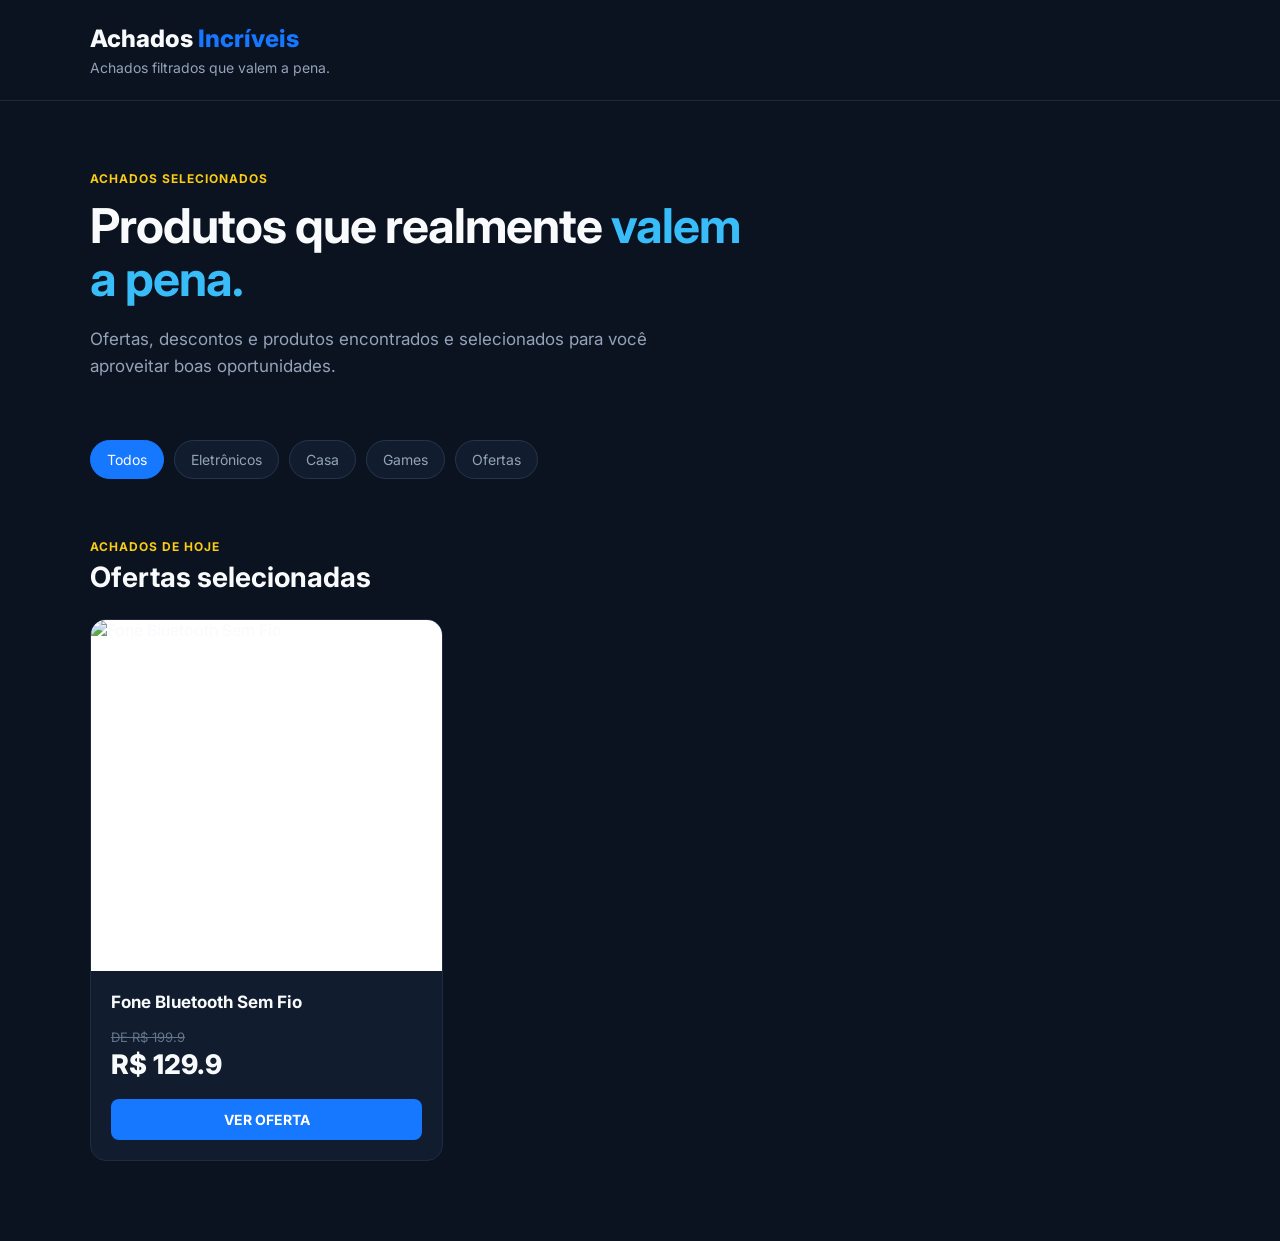
==== index.html @ b9846e62 "Add Google site verification meta tag Added Google site verification meta tag for SEO." ====
<!DOCTYPE html>
<html lang="pt-BR">
<head>
    <meta charset="UTF-8">
    <meta name="viewport" content="width=device-width, initial-scale=1.0">
    <link rel="preconnect" href="https://fonts.googleapis.com">
    <link rel="preconnect" href="https://fonts.gstatic.com" crossorigin>
    <link href="https://fonts.googleapis.com/css2?family=Inter:wght@400;500;600;700;800&display=swap" rel="stylesheet">
    <meta name="google-site-verification" content="NH8bFxLGby8Bvwdi1g7GQOakWHas0kSHAoZ2n3vzGQ8" />

    <title>Achados Incríveis</title>
    <meta name="description" content="Achados, ofertas e produtos que realmente valem a pena.">

    <link rel="stylesheet" href="style.css">
    <script src="produtos.js" defer></script>
    <script src="script.js" defer></script>
</head>

<body>

    <header class="header">
        <div class="container">

            <a href="index.html" class="logo">
                Achados <span>Incríveis</span>
            </a>

            <p class="tagline">
                Achados filtrados que valem a pena.
            </p>

        </div>
    </header>

    <main>

    <section class="hero">
        <div class="container">

            <p class="hero-label">ACHADOS SELECIONADOS</p>

            <h1>
                Produtos que realmente
                <span>valem a pena.</span>
            </h1>

            <p class="hero-text">
                Ofertas, descontos e produtos encontrados e selecionados
                para você aproveitar boas oportunidades.
            </p>

        </div>
    </section>

    <section class="categories">
        <div class="container">

            <div class="categories-list">
                <button class="category active">Todos</button>
                <button class="category">Eletrônicos</button>
                <button class="category">Casa</button>
                <button class="category">Games</button>
                <button class="category">Ofertas</button>
            </div>

        </div>
    </section>

    <section class="products">
        <div class="container">

            <div class="section-title">
                <p>ACHADOS DE HOJE</p>
                <h2>Ofertas selecionadas</h2>
            </div>

            <div class="products-grid"> 
                
            </div>

        </div>
    </section>

    </main>

    <footer>

    </footer>

</body>
</html>
---- style.css ----
* {
    margin: 0;
    padding: 0;
    box-sizing: border-box;
}

body {
    font-family: 'Inter', sans-serif;
    background: #0b1220;
    color: #f8fafc;
}

.container {
    width: min(1100px, 90%);
    margin: 0 auto;
}

/* HEADER */

.header {
    padding: 24px 0;
    background: #0b1220;
    border-bottom: 1px solid #1e293b;
}

.logo {
    text-decoration: none;
    color: #f8fafc;
    font-size: 24px;
    font-weight: 800;
}

.logo span {
    color: #1677ff;
}

.tagline {
    margin-top: 6px;
    color: #94a3b8;
    font-size: 14px;
}

/* HERO */

.hero {
    padding: 70px 0 50px;
}

.hero-label {
    margin-bottom: 14px;
    font-size: 12px;
    font-weight: 700;
    letter-spacing: 1px;
    color: #facc15;
}

.hero h1 {
    max-width: 650px;
    font-size: 48px;
    line-height: 1.1;
    letter-spacing: -1px;
}

.hero h1 span {
    color: #38bdf8;
}

.hero-text {
    max-width: 600px;
    margin-top: 20px;
    font-size: 17px;
    line-height: 1.6;
    color: #94a3b8;
}

/* CATEGORIAS */

.categories {
    padding: 10px 0 40px;
}

.categories-list {
    display: flex;
    gap: 10px;
    flex-wrap: wrap;
}

.category {
    padding: 10px 16px;
    border: 1px solid #26354d;
    border-radius: 999px;
    background: #111c2e;
    color: #94a3b8;
    font-family: inherit;
    font-size: 14px;
    cursor: pointer;
}

.category:hover {
    border-color: #1677ff;
    color: #f8fafc;
}

.category.active {
    background: #1677ff;
    border-color: #1677ff;
    color: #ffffff;
}

/* PRODUTOS */

.products {
    padding: 20px 0 80px;
}

.section-title {
    margin-bottom: 25px;
}

.section-title p {
    margin-bottom: 6px;
    color: #facc15;
    font-size: 12px;
    font-weight: 700;
    letter-spacing: 1px;
}

.section-title h2 {
    font-size: 28px;
}

.products-grid {
    display: grid;
    grid-template-columns: repeat(3, 1fr);
    gap: 20px;
}

.product-card {
    overflow: hidden;
    background: #111c2e;
    border: 1px solid #1e2c42;
    border-radius: 16px;
}

.product-image {
    width: 100%;
    aspect-ratio: 1 / 1;
    background: #ffffff;
}

.product-image img {
    width: 100%;
    height: 100%;
    object-fit: contain;
}

.product-info {
    padding: 20px;
}

.product-info h3 {
    margin-bottom: 14px;
    font-size: 17px;
    line-height: 1.4;
}

.old-price {
    color: #64748b;
    font-size: 13px;
    text-decoration: line-through;
}

.price {
    margin-top: 3px;
    font-size: 27px;
    font-weight: 800;
    color: #f8fafc;
}

.discount {
    display: inline-block;
    margin-top: 8px;
    padding: 4px 8px;
    border-radius: 5px;
    background: #166534;
    color: #bbf7d0;
    font-size: 12px;
    font-weight: 700;
}

.product-button {
    display: block;
    margin-top: 18px;
    padding: 12px;
    border-radius: 8px;
    background: #1677ff;
    color: #ffffff;
    text-align: center;
    text-decoration: none;
    font-size: 14px;
    font-weight: 700;
}

.product-button:hover {
    background: #0f63d8;
}

/* TABLET */

@media (max-width: 768px) {

    .products-grid {
        grid-template-columns: repeat(2, 1fr);
    }

}

/* CELULAR */

@media (max-width: 480px) {

    .products-grid {
        grid-template-columns: 1fr;
    }

    .hero h1 {
        font-size: 40px;
    }

    .hero-text {
        font-size: 15px;
    }

}
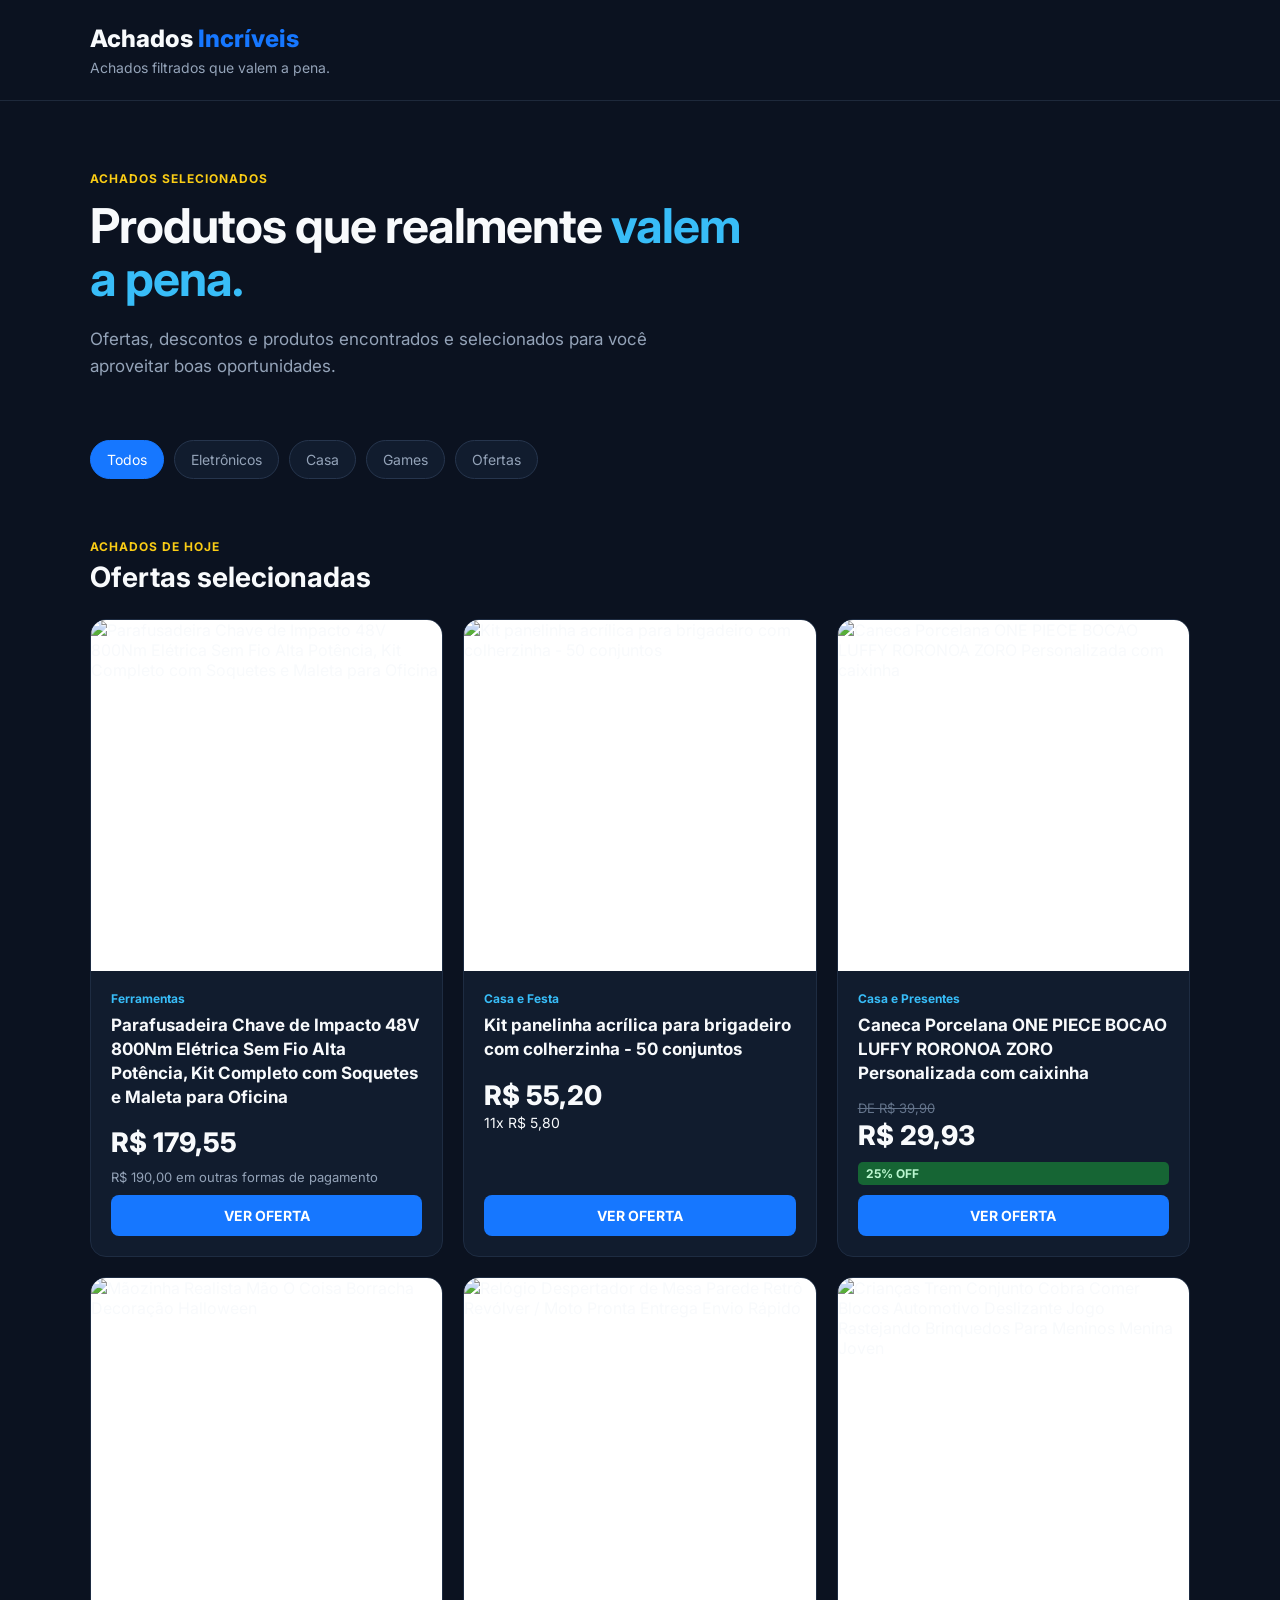
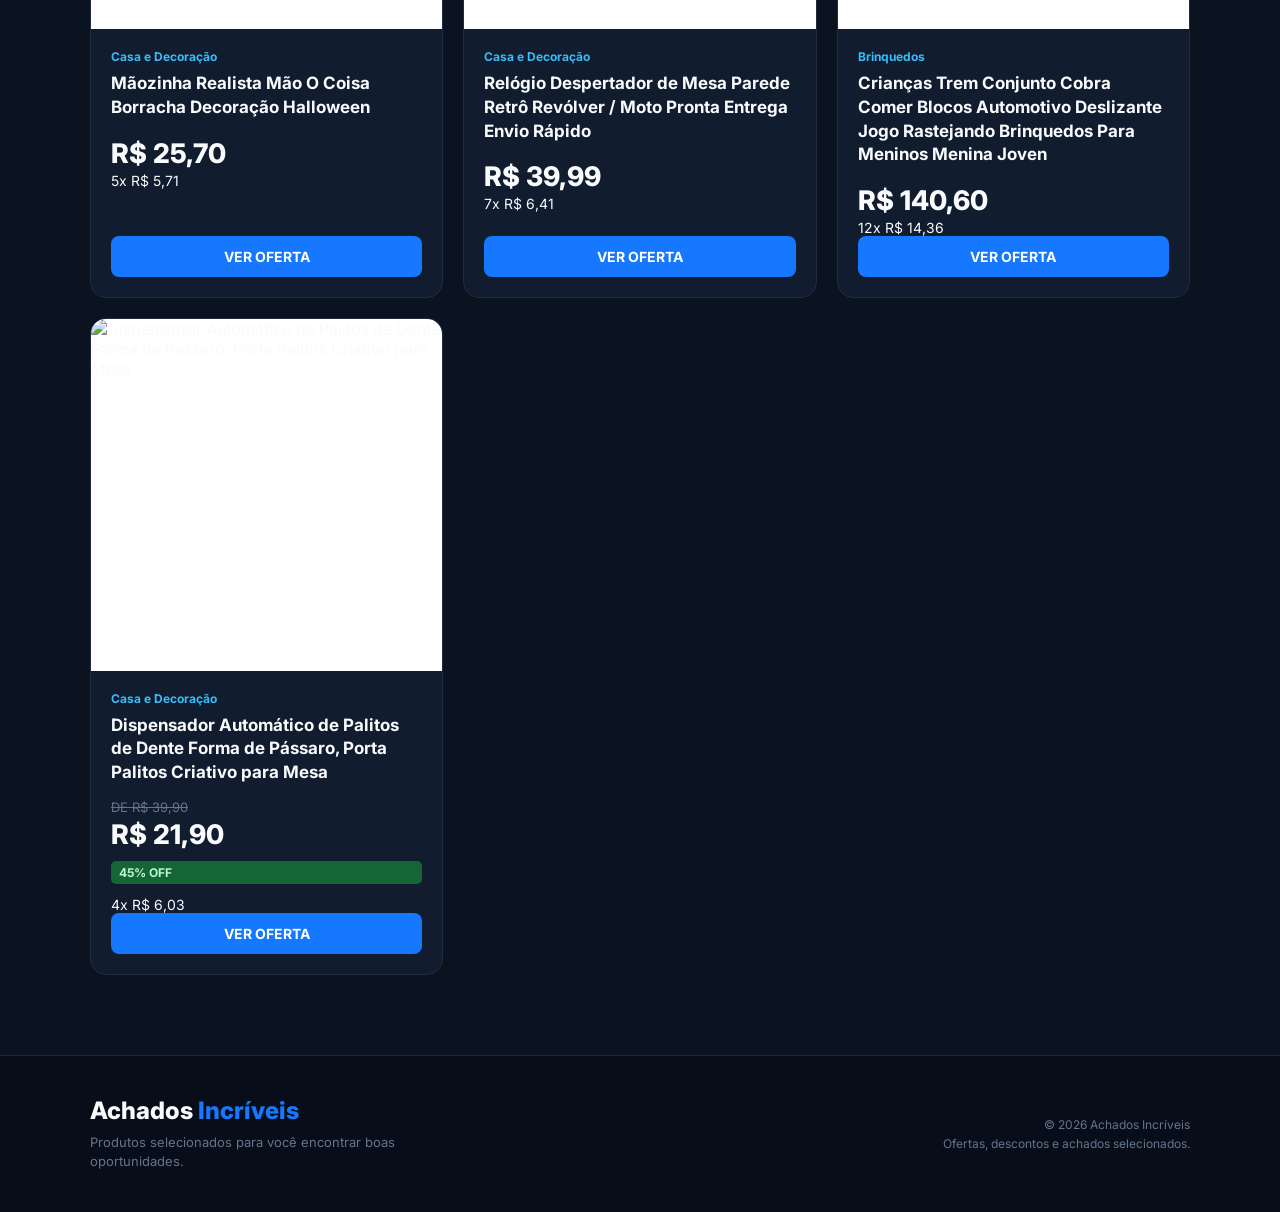
==== commit 82a46a1e: "v3" ====
--- a/index.html
+++ b/index.html
@@ -6,7 +6,6 @@
     <link rel="preconnect" href="https://fonts.googleapis.com">
     <link rel="preconnect" href="https://fonts.gstatic.com" crossorigin>
     <link href="https://fonts.googleapis.com/css2?family=Inter:wght@400;500;600;700;800&display=swap" rel="stylesheet">
-    <meta name="google-site-verification" content="NH8bFxLGby8Bvwdi1g7GQOakWHas0kSHAoZ2n3vzGQ8" />
 
     <title>Achados Incríveis</title>
     <meta name="description" content="Achados, ofertas e produtos que realmente valem a pena.">
@@ -83,9 +82,30 @@
 
     </main>
 
-    <footer>
+    <footer class="footer">
+        <div class="container">
 
+            <div class="footer-content">
+
+                <div class="footer-brand">
+                    <a href="#" class="logo">
+                        Achados <span>Incríveis</span>
+                    </a>
+
+                    <p>
+                        Produtos selecionados para você encontrar boas oportunidades.
+                    </p>
+                </div>
+
+                <div class="footer-info">
+                    <p>© 2026 Achados Incríveis</p>
+                    <p>Ofertas, descontos e achados selecionados.</p>
+                </div>
+
+            </div>
+
+        </div>
     </footer>
 
 </body>
-</html>
+</html>
--- a/style.css
+++ b/style.css
@@ -140,6 +140,9 @@
     background: #111c2e;
     border: 1px solid #1e2c42;
     border-radius: 16px;
+
+    display: flex;
+    flex-direction: column;
 }
 
 .product-image {
@@ -156,12 +159,16 @@
 
 .product-info {
     padding: 20px;
+    display: flex;
+    flex-direction: column;
+    flex: 1;
 }
 
 .product-info h3 {
     margin-bottom: 14px;
     font-size: 17px;
     line-height: 1.4;
+
 }
 
 .old-price {
@@ -175,22 +182,23 @@
     font-size: 27px;
     font-weight: 800;
     color: #f8fafc;
+    display: flex;
+    gap: 20px;
 }
 
 .discount {
-    display: inline-block;
-    margin-top: 8px;
     padding: 4px 8px;
     border-radius: 5px;
     background: #166534;
     color: #bbf7d0;
     font-size: 12px;
     font-weight: 700;
+    margin: 10px 0px;
 }
 
 .product-button {
     display: block;
-    margin-top: 18px;
+    margin-top: auto;
     padding: 12px;
     border-radius: 8px;
     background: #1677ff;
@@ -231,4 +239,79 @@
         font-size: 15px;
     }
 
+}
+
+.product-category {
+    display: inline-block;
+    margin-bottom: 8px;
+    color: #38bdf8;
+    font-size: 12px;
+    font-weight: 700;
+}
+
+.coupon {
+    margin-top: 12px;
+    padding: 8px 10px;
+    border-radius: 6px;
+    background: #172554;
+    color: #d1df0c;
+    font-size: 13px;
+    font-weight: 700;
+    width: 50%;
+}
+
+.normal-price {
+    margin-top: 10px;
+    color: #94a3b8;
+    font-size: 13px;
+}
+
+
+/* FOOTER */
+
+.footer {
+    padding: 40px 0;
+    background: #080e19;
+    border-top: 1px solid #1e293b;
+}
+
+.footer-content {
+    display: flex;
+    justify-content: space-between;
+    align-items: center;
+    gap: 30px;
+}
+
+.footer-brand p {
+    margin-top: 8px;
+    max-width: 400px;
+    color: #64748b;
+    font-size: 13px;
+    line-height: 1.5;
+}
+
+.footer-info {
+    text-align: right;
+    color: #64748b;
+    font-size: 12px;
+    line-height: 1.6;
+}
+
+@media (max-width: 480px) {
+
+    .footer-content {
+        flex-direction: column;
+        align-items: flex-start;
+    }
+
+    .footer-info {
+        text-align: left;
+    }
+
+}
+
+.installment {
+    margin-top: 2px;
+    color: #f8fafc;
+    font-size: 14px;
 }
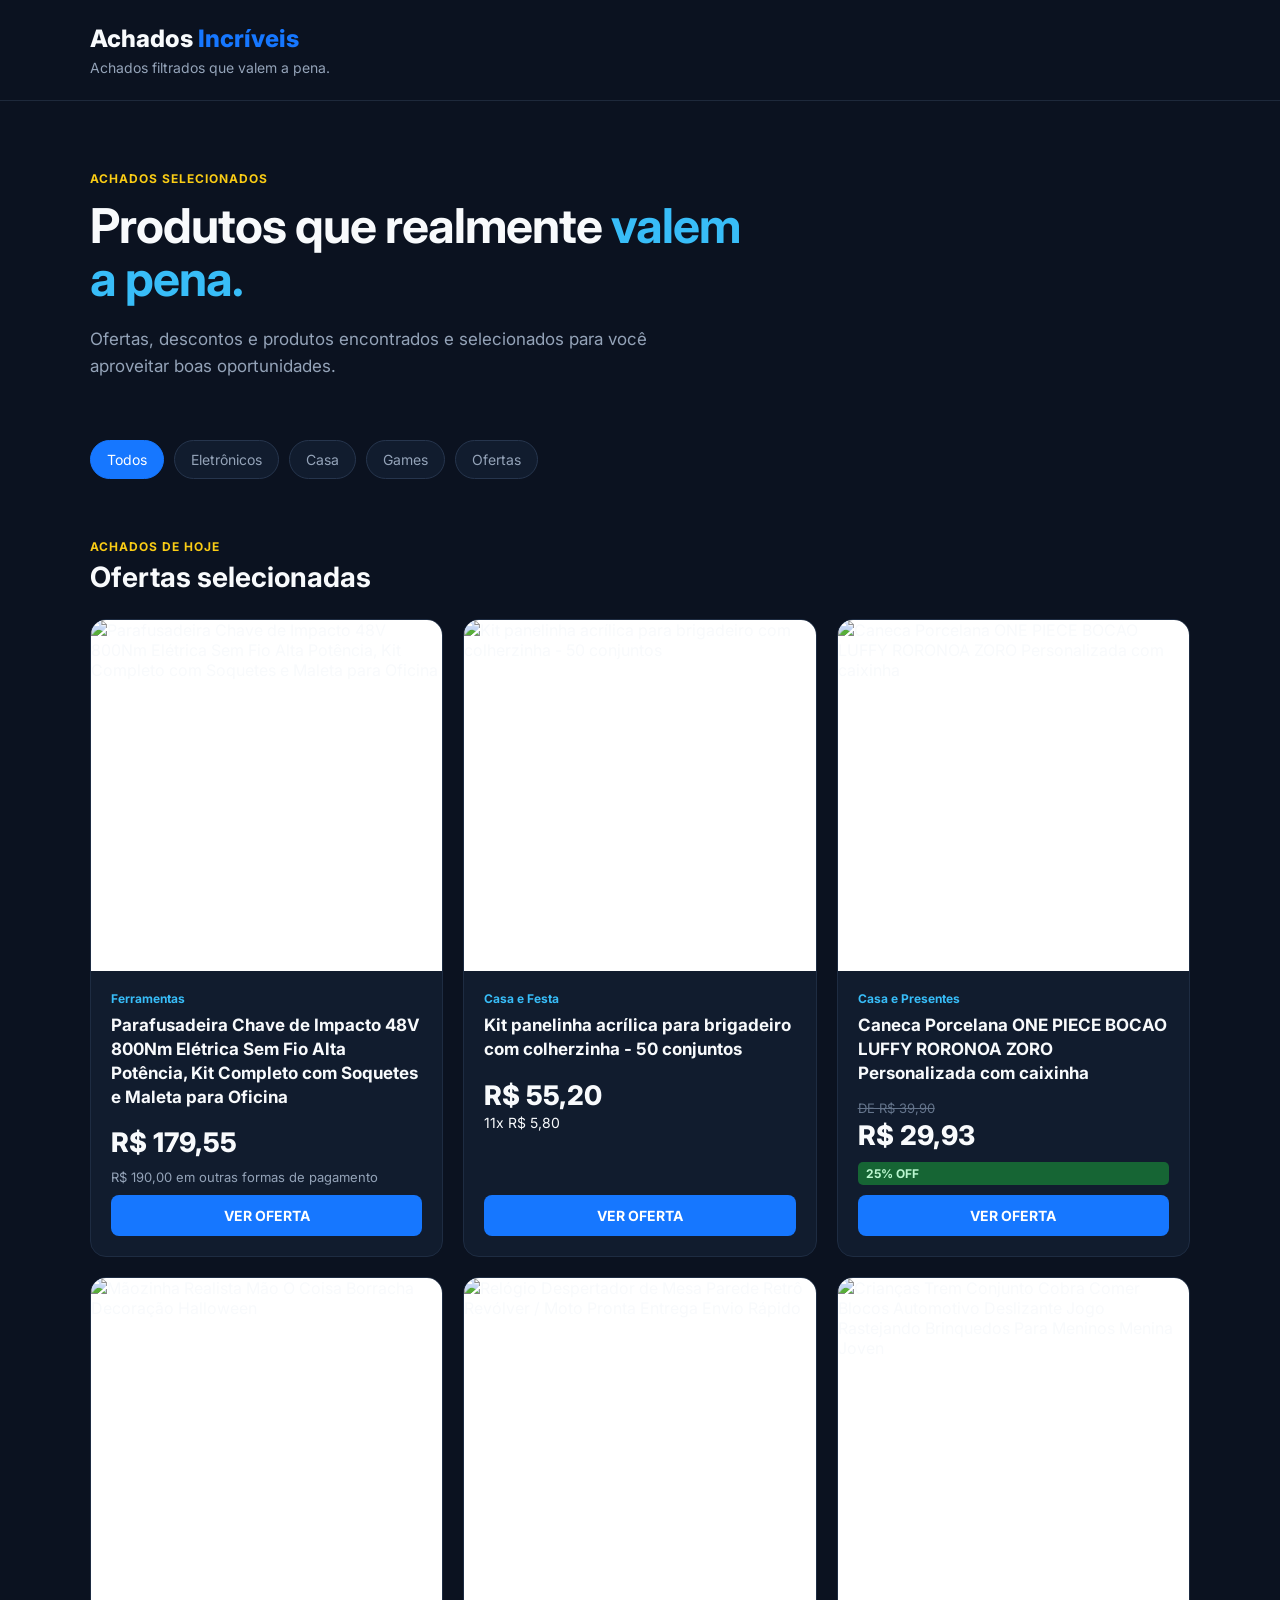
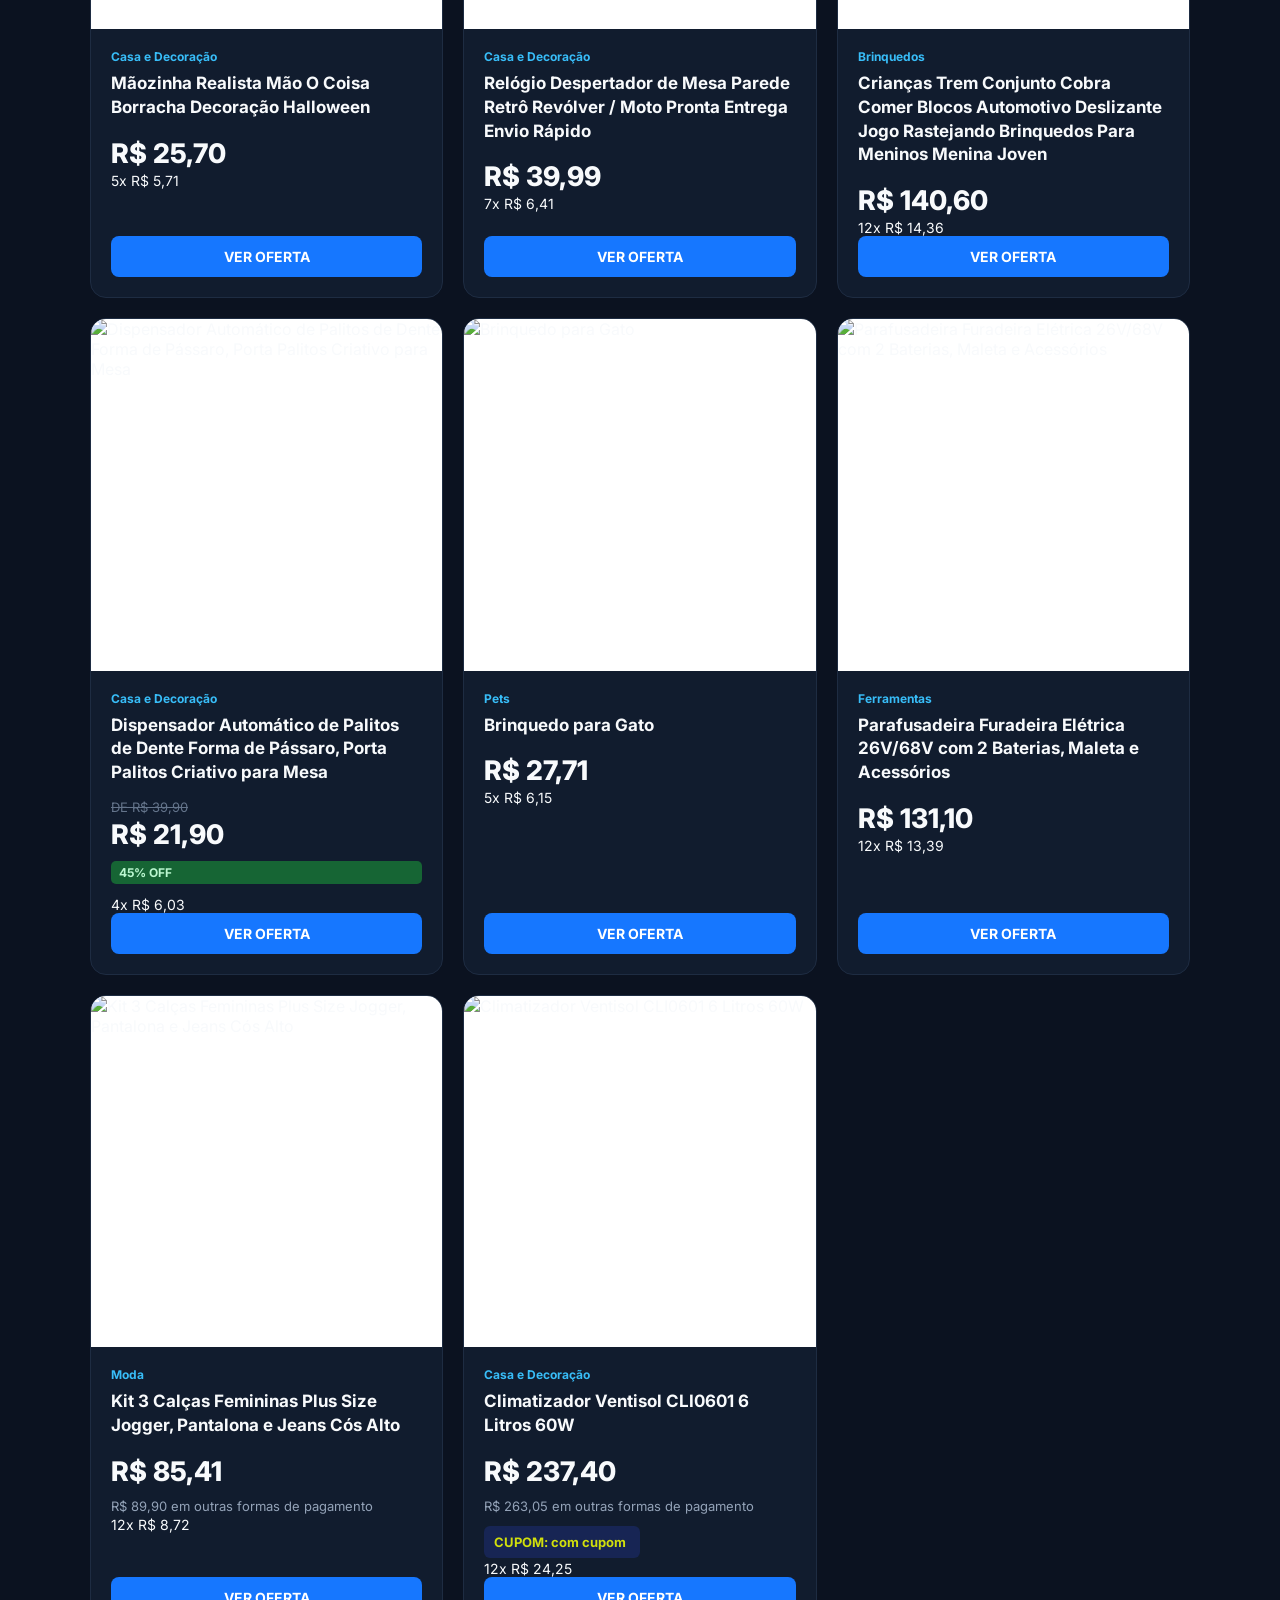
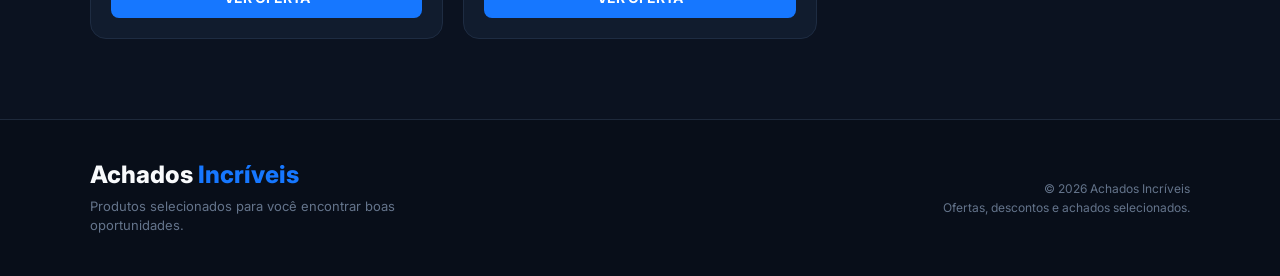
==== commit f6633c66: "Integrate Google Analytics tracking code Added Google Analytics tracking code to the head section." ====
--- a/index.html
+++ b/index.html
@@ -6,6 +6,15 @@
     <link rel="preconnect" href="https://fonts.googleapis.com">
     <link rel="preconnect" href="https://fonts.gstatic.com" crossorigin>
     <link href="https://fonts.googleapis.com/css2?family=Inter:wght@400;500;600;700;800&display=swap" rel="stylesheet">
+    <!-- Google tag (gtag.js) -->
+<script async src="https://www.googletagmanager.com/gtag/js?id=G-0W3R34G39B"></script>
+<script>
+  window.dataLayer = window.dataLayer || [];
+  function gtag(){dataLayer.push(arguments);}
+  gtag('js', new Date());
+
+  gtag('config', 'G-0W3R34G39B');
+</script>
 
     <title>Achados Incríveis</title>
     <meta name="description" content="Achados, ofertas e produtos que realmente valem a pena.">
@@ -108,4 +117,4 @@
     </footer>
 
 </body>
-</html>+</html>
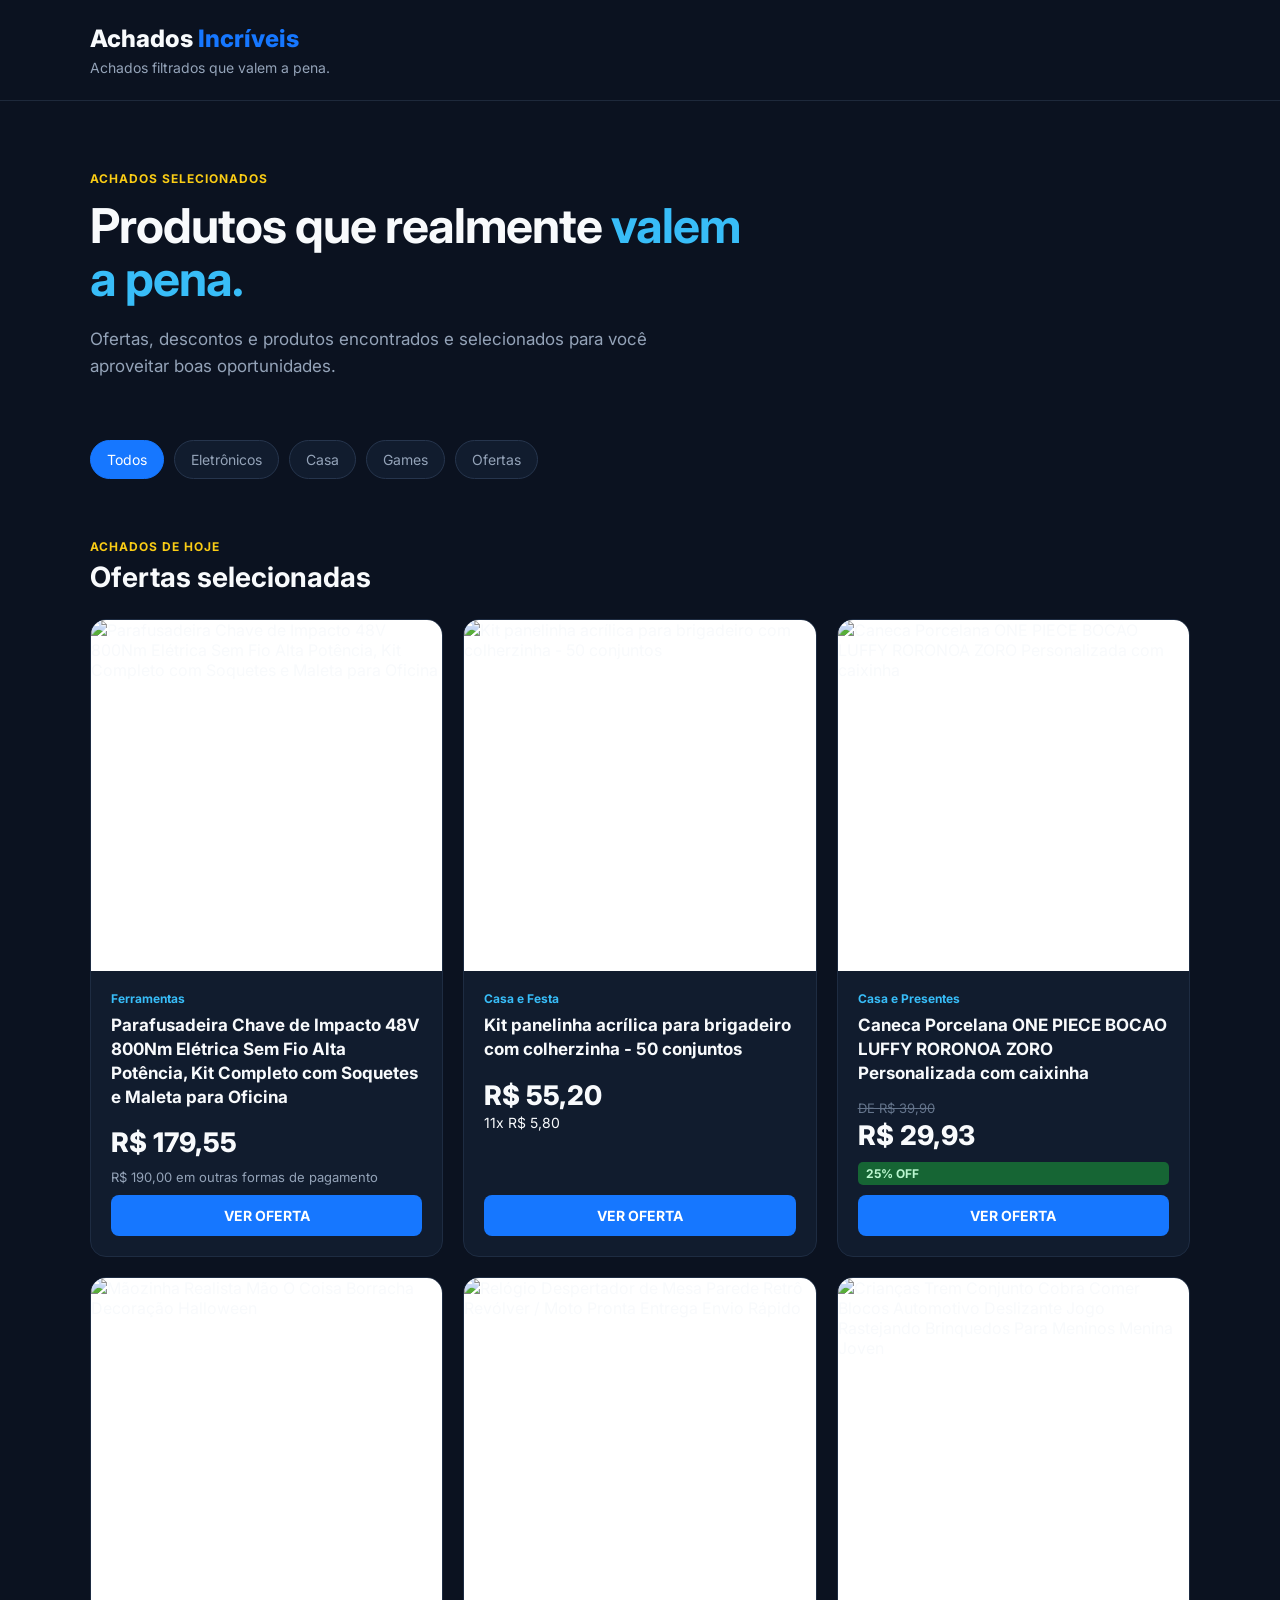
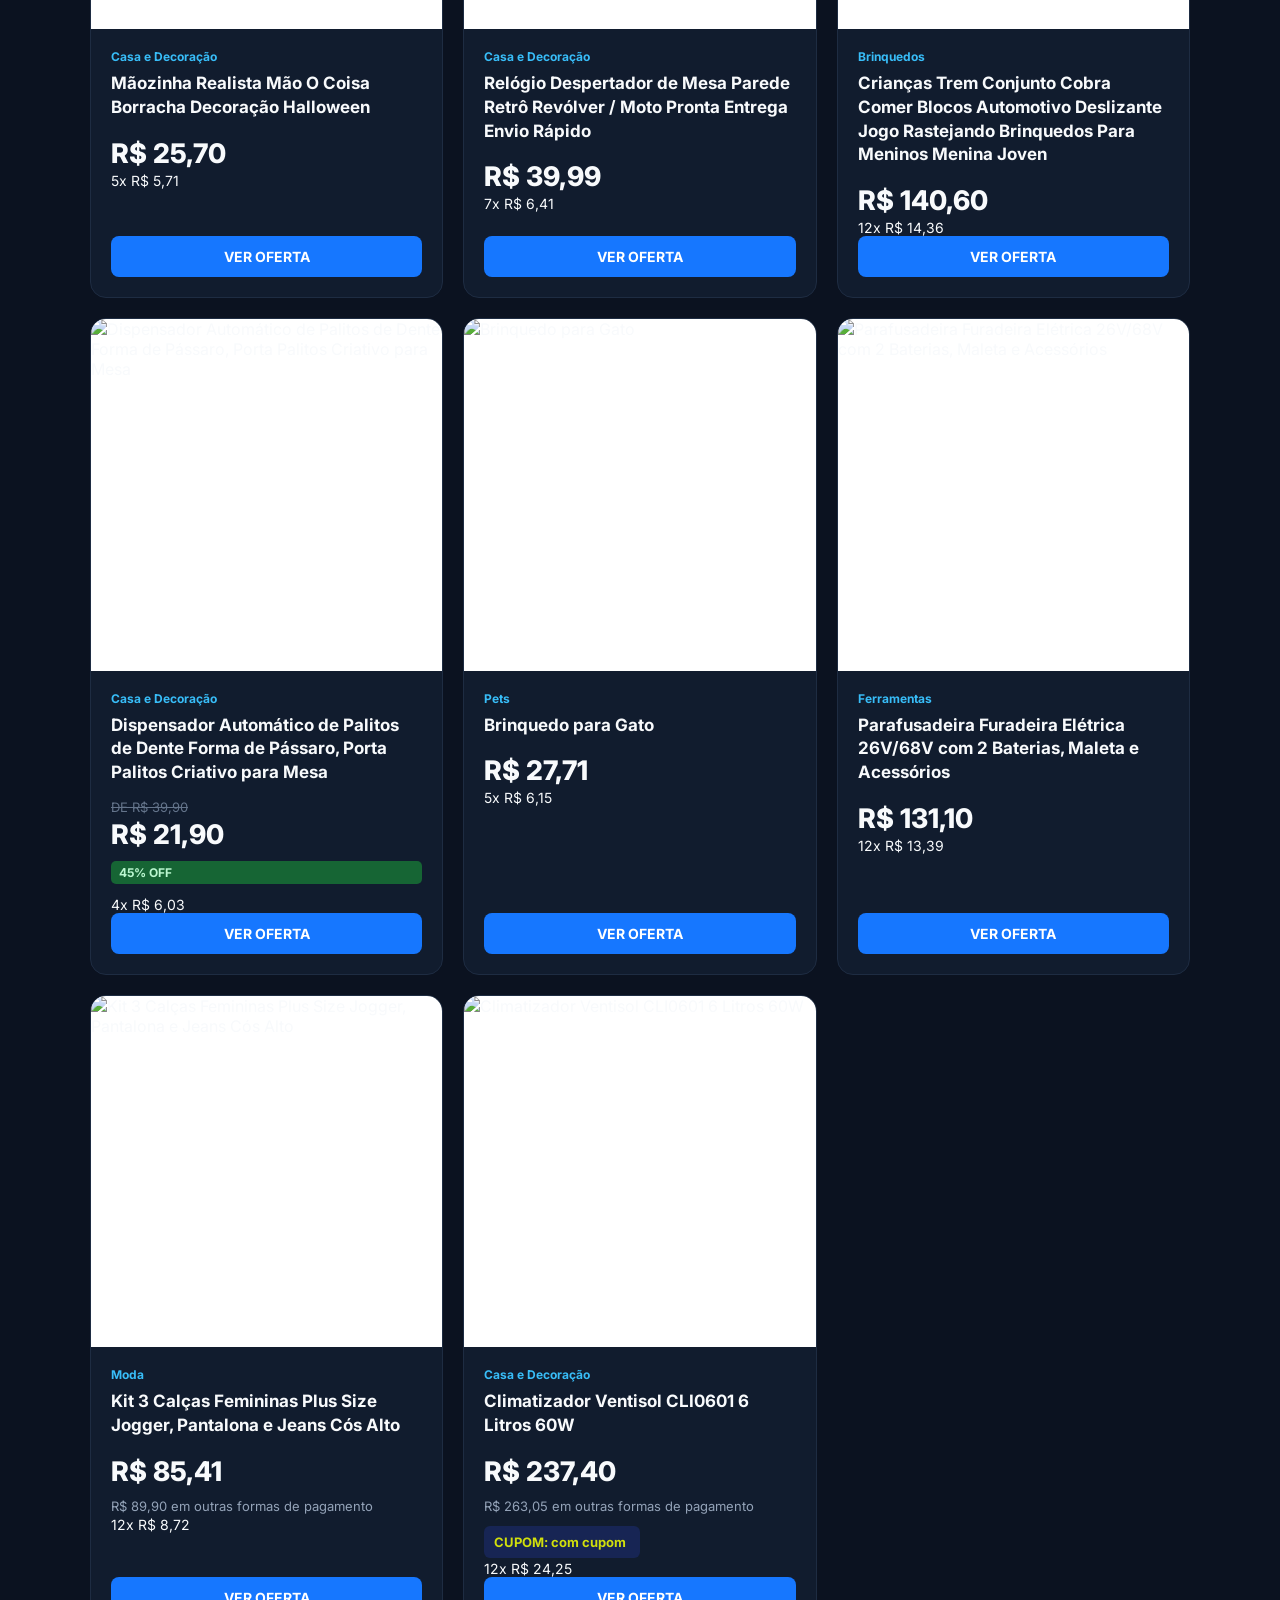
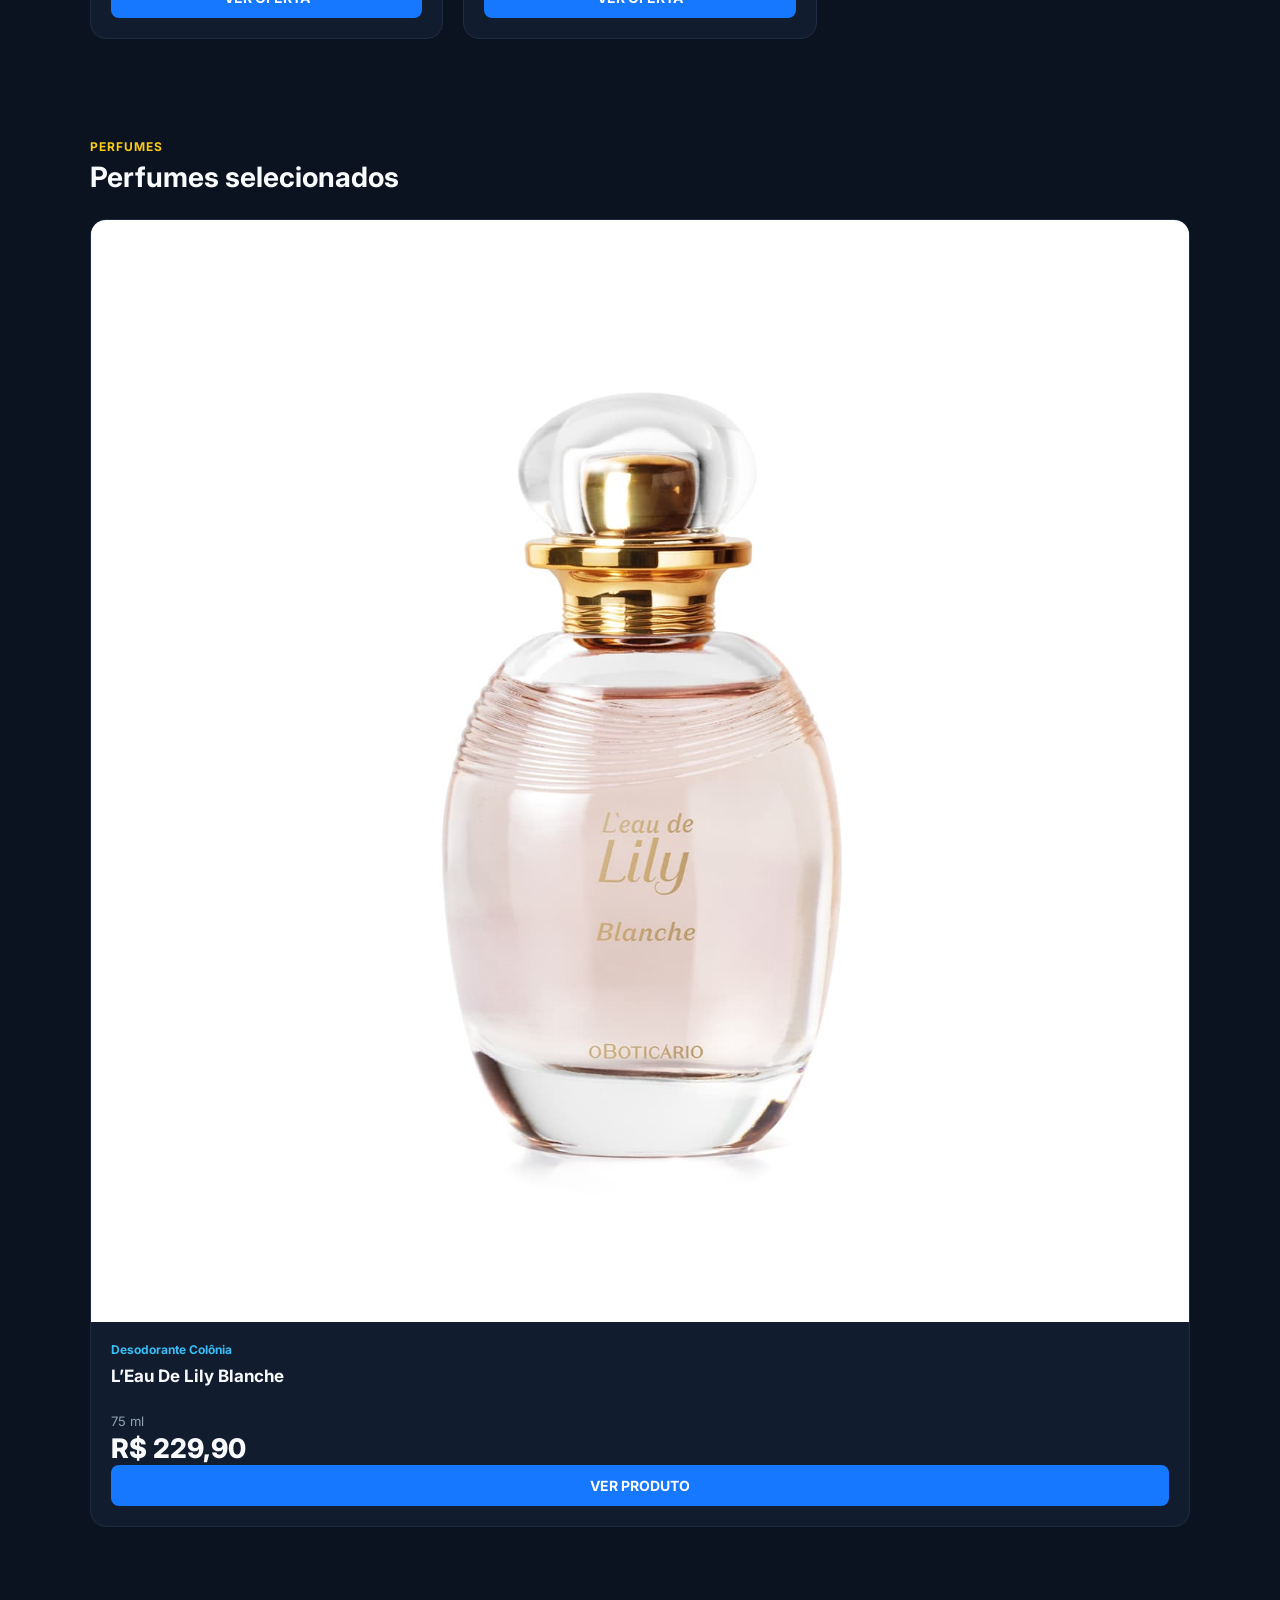
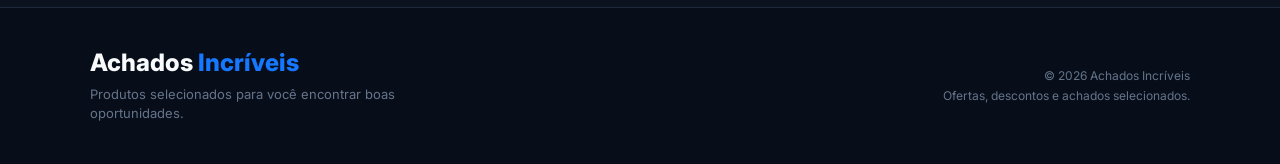
==== commit 615a2243: "sla" ====
--- a/index.html
+++ b/index.html
@@ -15,12 +15,15 @@
 
   gtag('config', 'G-0W3R34G39B');
 </script>
+<meta name="google-site-verification" content="NH8bFxLGby8Bvwdi1g7GQOakWHas0kSHAoZ2n3vzGQ8" />
 
     <title>Achados Incríveis</title>
     <meta name="description" content="Achados, ofertas e produtos que realmente valem a pena.">
+    <link rel="icon" type="image/png" href="favicon.png">
 
     <link rel="stylesheet" href="style.css">
     <script src="produtos.js" defer></script>
+    <script src="perfumes.js"></script>
     <script src="script.js" defer></script>
 </head>
 
@@ -89,6 +92,21 @@
         </div>
     </section>
 
+    <section class="products perfumes">
+
+    <div class="container">
+
+        <div class="section-title">
+            <p>PERFUMES</p>
+            <h2>Perfumes selecionados</h2>
+        </div>
+
+        <div class="perfumes-grid"></div>
+
+    </div>
+
+    </section>
+
     </main>
 
     <footer class="footer">
@@ -117,4 +135,4 @@
     </footer>
 
 </body>
-</html>
+</html>
